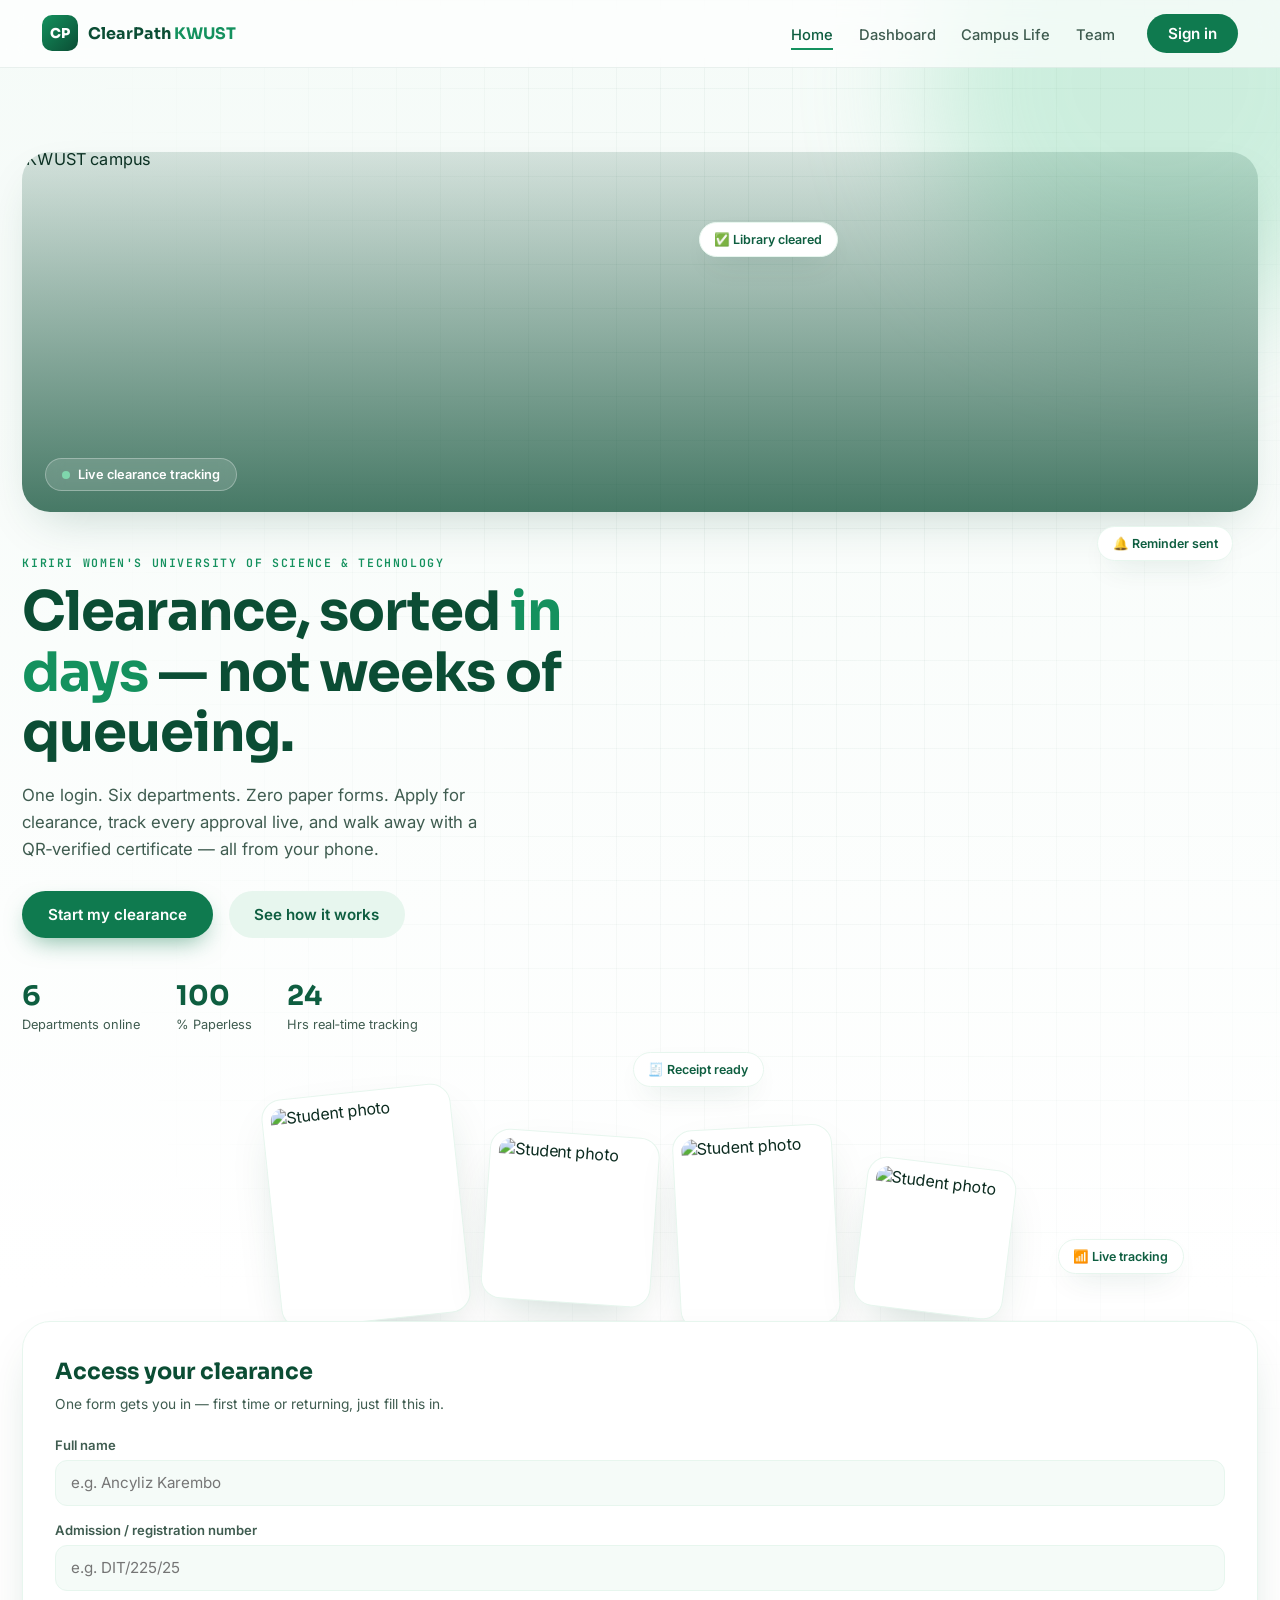
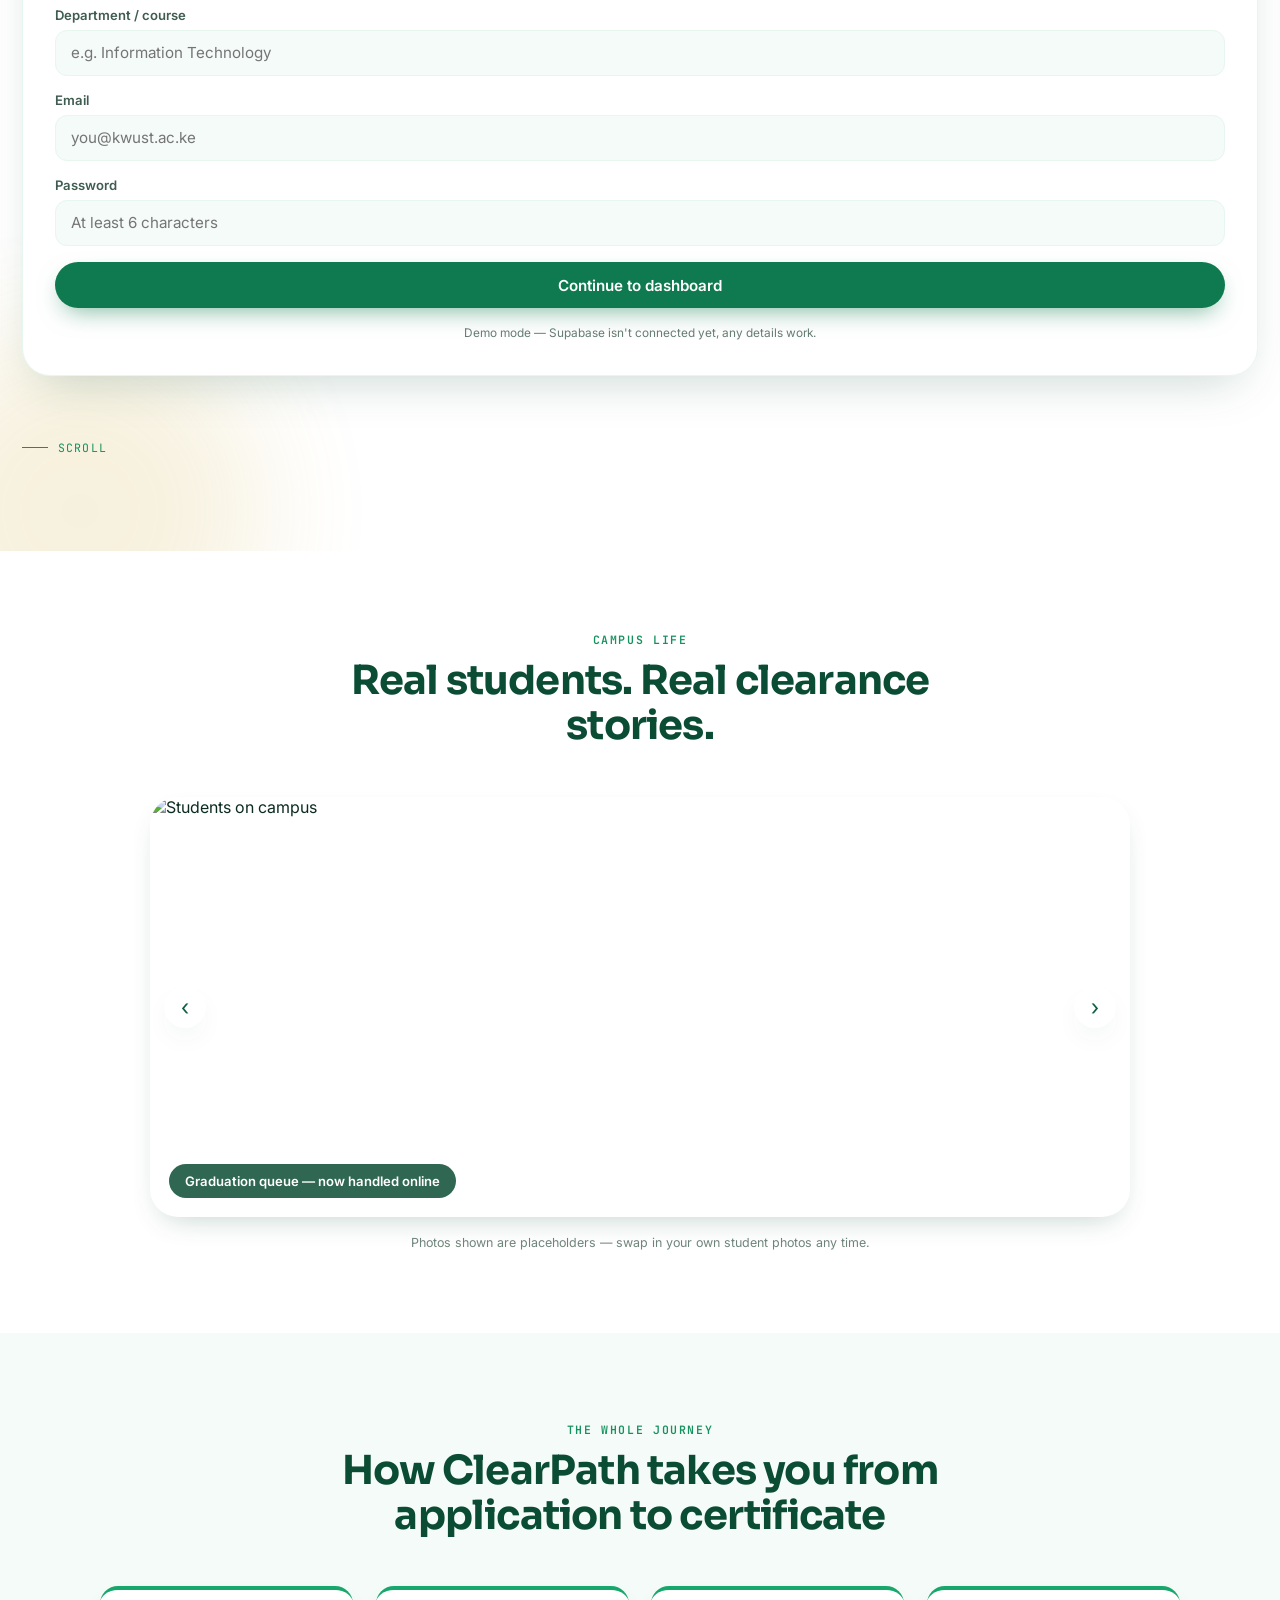
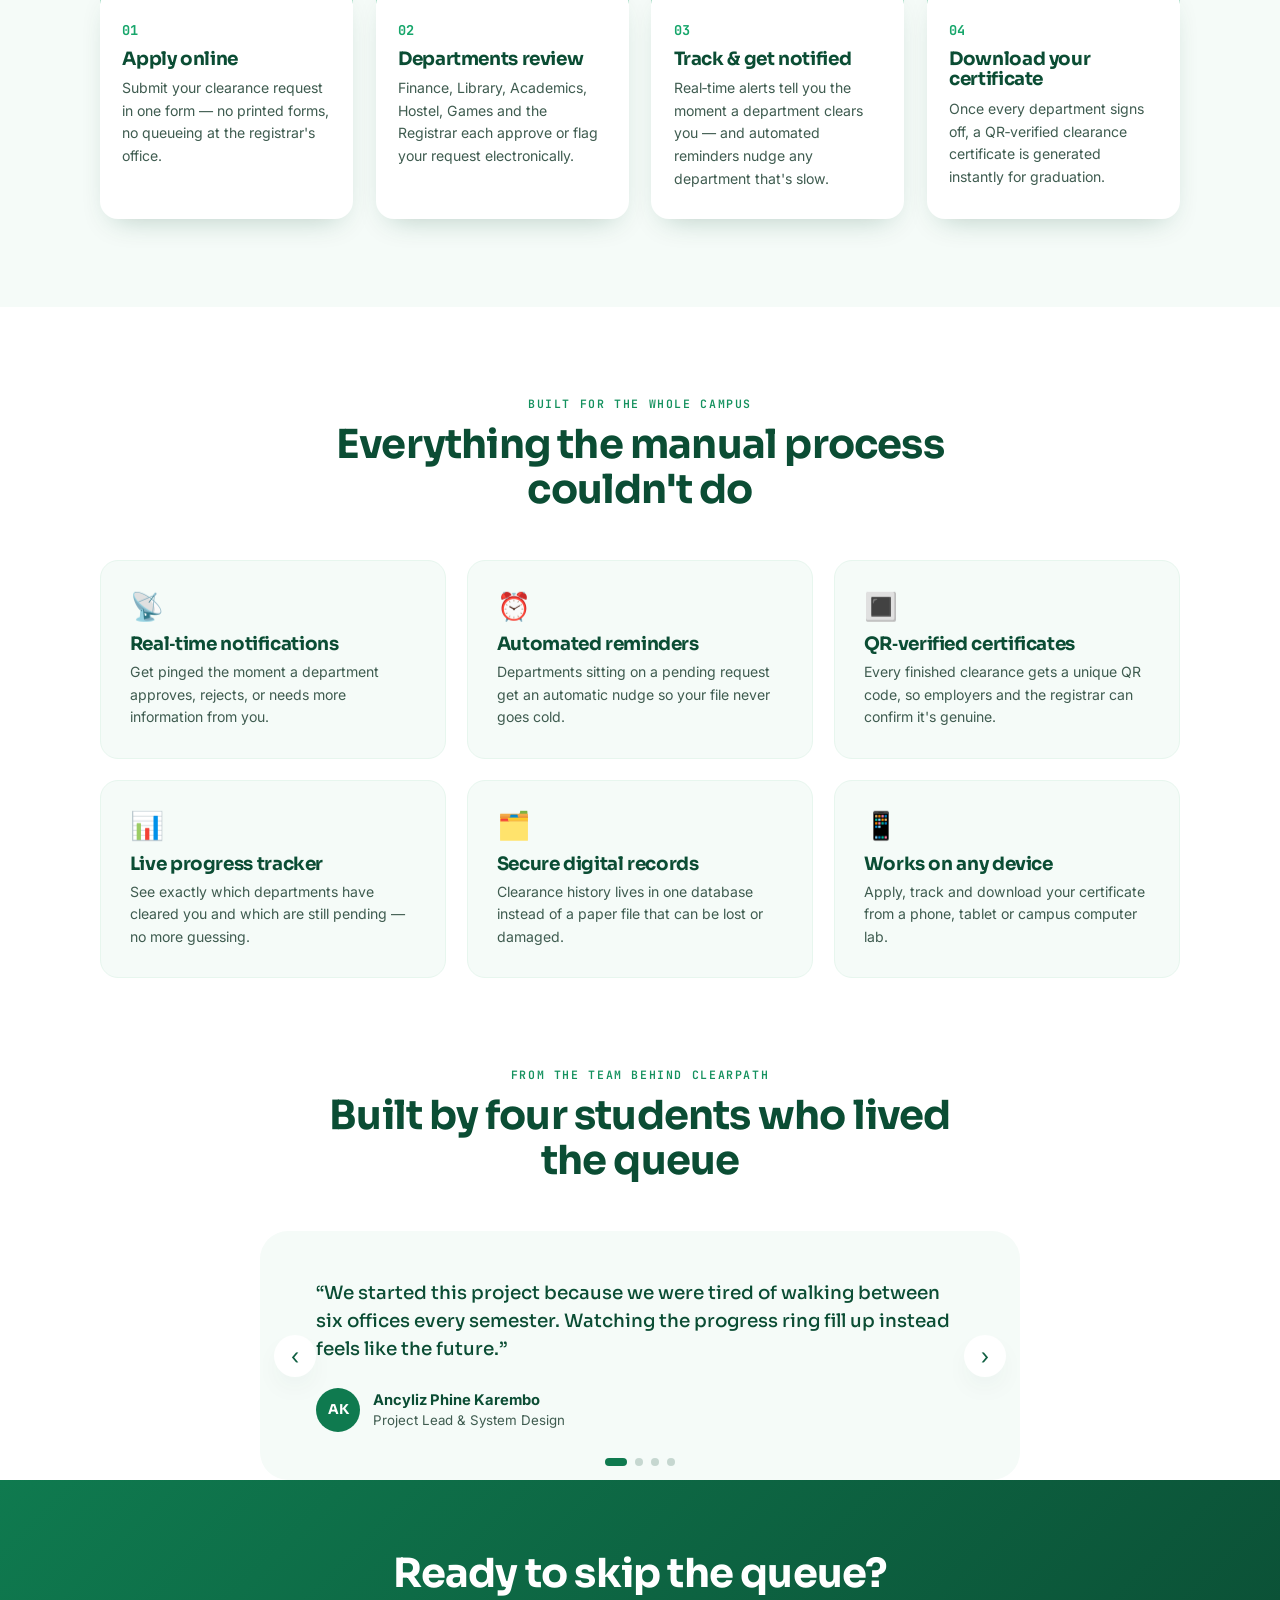
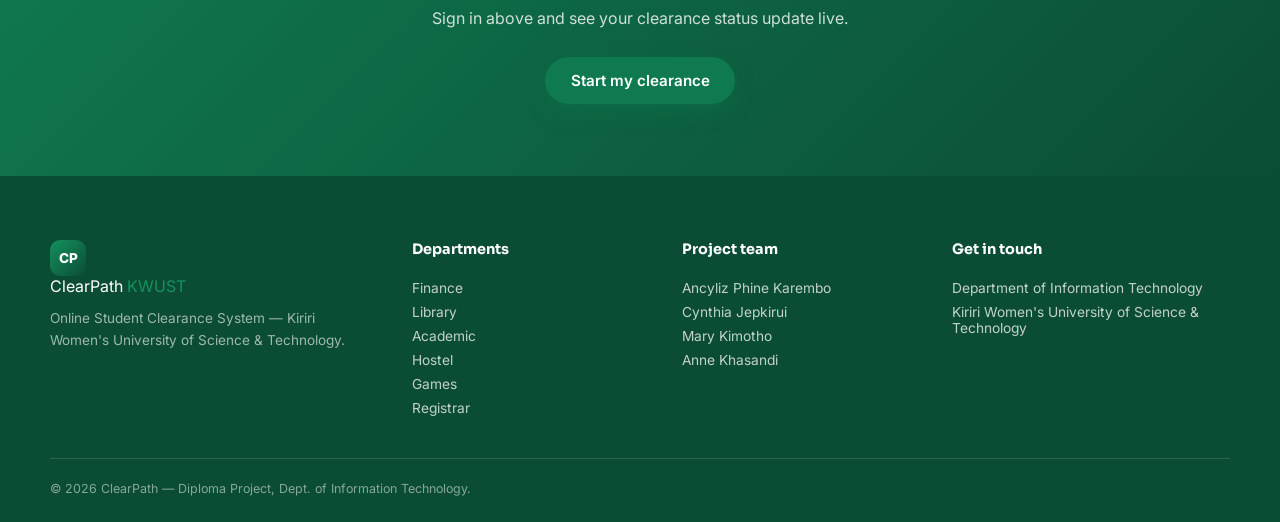
==== index.html @ 3414cf3e "Add files via upload" ====
<!DOCTYPE html>
<html lang="en">
<head>
<meta charset="UTF-8">
<meta name="viewport" content="width=device-width, initial-scale=1.0">
<title>ClearPath | KWUST Online Student Clearance System</title>
<link rel="preconnect" href="https://fonts.googleapis.com">
<link rel="preconnect" href="https://fonts.gstatic.com" crossorigin>
<link href="https://fonts.googleapis.com/css2?family=Sora:wght@400;500;600;700;800&family=Inter:wght@400;500;600&family=JetBrains+Mono:wght@500;600&display=swap" rel="stylesheet">
<link rel="stylesheet" href="style.css">
</head>
<body>

<!-- ================= LOADER ================= -->
<div class="loader" id="loader">
  <div class="loader-ring"></div>
  <span class="loader-text">ClearPath</span>
</div>

<!-- ================= NAV ================= -->
<nav class="navbar" id="navbar">
  <div class="nav-inner">
    <a href="#top" class="brand">
      <span class="brand-mark">CP</span>
      <span class="brand-text">ClearPath <em>KWUST</em></span>
    </a>
    <ul class="nav-links" id="navLinks">
      <li><a href="#home" class="nav-link active">Home</a></li>
      <li><a href="dashboard.html" class="nav-link" id="dashNavLink">Dashboard</a></li>
      <li><a href="#gallery" class="nav-link">Campus Life</a></li>
      <li><a href="#team" class="nav-link">Team</a></li>
    </ul>
    <a href="#login" class="btn btn-nav" id="signInBtn">Sign in</a>
    <button class="btn btn-nav btn-logout hidden" id="logoutBtn">Log out</button>
    <button class="nav-burger" id="navBurger" aria-label="Toggle menu">
      <span></span><span></span><span></span>
    </button>
  </div>
</nav>

<!-- ================= HERO ================= -->
<header class="hero" id="home">
  <div class="hero-bg">
    <div class="blob blob-a"></div>
    <div class="blob blob-b"></div>
    <div class="grid-lines"></div>
  </div>

  <div class="hero-inner" id="top">
    <!-- HERO BANNER IMAGE — swap the src below for your own photo -->
    <div class="hero-banner reveal">
      <img id="heroBannerImg" src="images/hero-study-group.jpg" alt="KWUST campus">
      <div class="hero-banner-overlay"></div>
      <span class="badge-live"><i></i>Live clearance tracking</span>
    </div>

    <div class="hero-copy reveal">
      <p class="eyebrow">Kiriri Women's University of Science &amp; Technology</p>
      <h1>Clearance, sorted <span class="highlight">in days</span> — not weeks of queueing.</h1>
      <p class="hero-sub">One login. Six departments. Zero paper forms. Apply for clearance, track every approval live, and walk away with a QR‑verified certificate — all from your phone.</p>
      <div class="hero-cta">
        <a href="#login" class="btn btn-primary">Start my clearance</a>
        <a href="#how" class="btn btn-ghost">See how it works</a>
      </div>
      <div class="hero-stats">
        <div class="stat"><span class="stat-num" data-count="6">0</span><span class="stat-label">Departments online</span></div>
        <div class="stat"><span class="stat-num" data-count="100">0</span><span class="stat-label">% Paperless</span></div>
        <div class="stat"><span class="stat-num" data-count="24">0</span><span class="stat-label">Hrs real‑time tracking</span></div>
      </div>
    </div>

    <!-- floating badges -->
    <div class="floaters" aria-hidden="true">
      <div class="float-chip chip-1">✅ Library cleared</div>
      <div class="float-chip chip-2">🔔 Reminder sent</div>
      <div class="float-chip chip-3">🧾 Receipt ready</div>
      <div class="float-chip chip-4">📶 Live tracking</div>
    </div>

    <!-- floating photo cluster — swap the src attributes for real student photos -->
    <div class="hero-photos reveal">
  <figure class="photo-float photo-1">
    <img src="images/student1.jpg" alt="Student photo">
  </figure>
  <figure class="photo-float photo-2">
    <img src="images/student2.jpg" alt="Student photo">
  </figure>
  <figure class="photo-float photo-3">
    <img src="images/student3.jpg" alt="Student photo">
  </figure>
  <figure class="photo-float photo-4">
    <img src="images/student4.jpg" alt="Student photo">
  </figure>
</div>
    </div>

    <!-- login card -->
    <div class="login-card reveal" id="login">
      <div class="login-head">
        <p class="login-welcome" id="welcomeText">Access your clearance</p>
        <p class="login-sub" id="loginSub">One form gets you in — first time or returning, just fill this in.</p>
      </div>

      <form id="accessForm" class="login-form">
        <label class="field">
          <span>Full name</span>
          <input type="text" id="accessName" placeholder="e.g. Ancyliz Karembo" required>
        </label>
        <label class="field">
          <span>Admission / registration number</span>
          <input type="text" id="accessReg" placeholder="e.g. DIT/225/25" required>
        </label>
        <label class="field">
          <span>Department / course</span>
          <input type="text" id="accessDept" placeholder="e.g. Information Technology">
        </label>
        <label class="field">
          <span>Email</span>
          <input type="email" id="accessEmail" placeholder="you@kwust.ac.ke" autocomplete="username" required>
        </label>
        <label class="field">
          <span>Password</span>
          <input type="password" id="accessPassword" placeholder="At least 6 characters" autocomplete="current-password" required minlength="6">
        </label>
        <button type="submit" class="btn btn-primary btn-block">Continue to dashboard</button>
        <p class="login-hint" id="accessHint">Demo mode — Supabase isn't connected yet, any details work.</p>
      </form>
    </div>
  </div>

  <div class="scroll-cue reveal"><span></span>Scroll</div>
</header>

<!-- ================= GALLERY SLIDER 1 ================= -->
<section class="gallery" id="gallery">
  <div class="section-head reveal">
    <p class="eyebrow">Campus Life</p>
    <h2>Real students. Real clearance stories.</h2>
  </div>
  <div class="slider" id="photoSlider">
    <div class="slider-track" id="photoTrack">
  <div class="slide"><img src="images/gallery1.jpg" alt="Students on campus"><span class="slide-cap">Graduation queue — now handled online</span></div>
  <div class="slide"><img src="images/gallery2.jpg" alt="Students studying"><span class="slide-cap">Library clearance in two clicks</span></div>
  <div class="slide"><img src="images/gallery3.jpg" alt="Students at hostel"><span class="slide-cap">Hostel checkout, no more chasing wardens</span></div>
  <div class="slide"><img src="images/gallery4.jpg" alt="Students receiving certificate"><span class="slide-cap">QR‑verified certificate on completion</span></div>
</div>
    <button class="slide-btn prev" data-slider="photo" aria-label="Previous">‹</button>
    <button class="slide-btn next" data-slider="photo" aria-label="Next">›</button>
    <div class="slide-dots" id="photoDots"></div>
  </div>
  <p class="gallery-note">Photos shown are placeholders — swap in your own student photos any time.</p>
</section>

<!-- ================= HOW IT WORKS (public) ================= -->
<section class="how-section" id="how">
  <div class="how">
    <div class="section-head reveal">
      <p class="eyebrow">The whole journey</p>
      <h2>How ClearPath takes you from application to certificate</h2>
    </div>
    <div class="timeline">
      <div class="tl-step reveal">
        <span class="tl-num">01</span>
        <h3>Apply online</h3>
        <p>Submit your clearance request in one form — no printed forms, no queueing at the registrar's office.</p>
      </div>
      <div class="tl-step reveal">
        <span class="tl-num">02</span>
        <h3>Departments review</h3>
        <p>Finance, Library, Academics, Hostel, Games and the Registrar each approve or flag your request electronically.</p>
      </div>
      <div class="tl-step reveal">
        <span class="tl-num">03</span>
        <h3>Track &amp; get notified</h3>
        <p>Real‑time alerts tell you the moment a department clears you — and automated reminders nudge any department that's slow.</p>
      </div>
      <div class="tl-step reveal">
        <span class="tl-num">04</span>
        <h3>Download your certificate</h3>
        <p>Once every department signs off, a QR‑verified clearance certificate is generated instantly for graduation.</p>
      </div>
    </div>
  </div>
</section>

<!-- ================= FEATURES (public) ================= -->
<section class="features-section" id="features">
  <div class="features">
    <div class="section-head reveal">
      <p class="eyebrow">Built for the whole campus</p>
      <h2>Everything the manual process couldn't do</h2>
    </div>
    <div class="feature-grid">
      <div class="feature-card reveal">
        <div class="feature-icon">📡</div>
        <h3>Real‑time notifications</h3>
        <p>Get pinged the moment a department approves, rejects, or needs more information from you.</p>
      </div>
      <div class="feature-card reveal">
        <div class="feature-icon">⏰</div>
        <h3>Automated reminders</h3>
        <p>Departments sitting on a pending request get an automatic nudge so your file never goes cold.</p>
      </div>
      <div class="feature-card reveal">
        <div class="feature-icon">🔳</div>
        <h3>QR‑verified certificates</h3>
        <p>Every finished clearance gets a unique QR code, so employers and the registrar can confirm it's genuine.</p>
      </div>
      <div class="feature-card reveal">
        <div class="feature-icon">📊</div>
        <h3>Live progress tracker</h3>
        <p>See exactly which departments have cleared you and which are still pending — no more guessing.</p>
      </div>
      <div class="feature-card reveal">
        <div class="feature-icon">🗂️</div>
        <h3>Secure digital records</h3>
        <p>Clearance history lives in one database instead of a paper file that can be lost or damaged.</p>
      </div>
      <div class="feature-card reveal">
        <div class="feature-icon">📱</div>
        <h3>Works on any device</h3>
        <p>Apply, track and download your certificate from a phone, tablet or campus computer lab.</p>
      </div>
    </div>
  </div>
</section>

<!-- ================= TESTIMONIALS SLIDER 2 ================= -->
<section class="testimonials" id="team">
  <div class="section-head reveal">
    <p class="eyebrow">From the team behind ClearPath</p>
    <h2>Built by four students who lived the queue</h2>
  </div>
  <div class="slider testi-slider" id="testiSlider">
    <div class="slider-track" id="testiTrack">
      <div class="slide testi-slide">
        <p class="quote">“We started this project because we were tired of walking between six offices every semester. Watching the progress ring fill up instead feels like the future.”</p>
        <div class="testi-who"><span class="avatar">AK</span><div><strong>Ancyliz Phine Karembo</strong><small>Project Lead &amp; System Design</small></div></div>
      </div>
      <div class="slide testi-slide">
        <p class="quote">“Designing the database so every clearance record stays linked and accurate was the trickiest part — and the most satisfying to finally see working.”</p>
        <div class="testi-who"><span class="avatar">CJ</span><div><strong>Cynthia Jepkirui</strong><small>Database &amp; Backend Logic</small></div></div>
      </div>
      <div class="slide testi-slide">
        <p class="quote">“I wanted the interface to feel as calm as possible — clearance is stressful enough without a confusing screen. I'm proud of how the tracker turned out.”</p>
        <div class="testi-who"><span class="avatar">MK</span><div><strong>Mary Kimotho</strong><small>UI Design &amp; Testing</small></div></div>
      </div>
      <div class="slide testi-slide">
        <p class="quote">“Interviewing students and staff for our research shaped every screen in this system — it's built around what people actually struggled with.”</p>
        <div class="testi-who"><span class="avatar">AN</span><div><strong>Anne Khasandi</strong><small>Research &amp; Documentation</small></div></div>
      </div>
    </div>
    <button class="slide-btn prev" data-slider="testi" aria-label="Previous">‹</button>
    <button class="slide-btn next" data-slider="testi" aria-label="Next">›</button>
    <div class="slide-dots" id="testiDots"></div>
  </div>
</section>

<!-- ================= CTA ================= -->
<section class="cta-band reveal">
  <h2>Ready to skip the queue?</h2>
  <p>Sign in above and see your clearance status update live.</p>
  <a href="#login" class="btn btn-primary">Start my clearance</a>
</section>

<!-- ================= FOOTER ================= -->
<footer class="footer">
  <div class="footer-inner">
    <div class="footer-brand">
      <span class="brand-mark">CP</span>
      <span class="brand-text">ClearPath <em>KWUST</em></span>
      <p>Online Student Clearance System — Kiriri Women's University of Science &amp; Technology.</p>
    </div>
    <div class="footer-col">
      <h4>Departments</h4>
      <a href="#departments">Finance</a>
      <a href="#departments">Library</a>
      <a href="#departments">Academic</a>
      <a href="#departments">Hostel</a>
      <a href="#departments">Games</a>
      <a href="#departments">Registrar</a>
    </div>
    <div class="footer-col">
      <h4>Project team</h4>
      <span>Ancyliz Phine Karembo</span>
      <span>Cynthia Jepkirui</span>
      <span>Mary Kimotho</span>
      <span>Anne Khasandi</span>
    </div>
    <div class="footer-col">
      <h4>Get in touch</h4>
      <span>Department of Information Technology</span>
      <span>Kiriri Women's University of Science &amp; Technology</span>
    </div>
  </div>
  <div class="footer-bottom">
    <span>© 2026 ClearPath — Diploma Project, Dept. of Information Technology.</span>
  </div>
</footer>

<div class="toast" id="toast"></div>

<button class="float-top" id="floatTop" aria-label="Back to top">↑</button>

<script src="https://cdn.jsdelivr.net/npm/@supabase/supabase-js@2"></script>
<script src="script.js"></script>
</body>
</html>
---- style.css ----
/* ============ TOKENS ============ */
:root{
  --green-900:#0B4D34;
  --green-800:#0E5E40;
  --green-700:#0F7A4F;
  --green-600:#14915E;
  --green-500:#17A66B;
  --green-300:#7FD6AC;
  --green-100:#E7F6EE;
  --green-50:#F5FBF8;
  --white:#FFFFFF;
  --ink:#0B2B1F;
  --ink-soft:#3F5C50;
  --gold:#C9A227;
  --danger:#C4453B;
  --radius-lg:28px;
  --radius-md:18px;
  --radius-sm:12px;
  --shadow-soft:0 20px 50px -20px rgba(11,77,52,.25);
  --shadow-card:0 12px 30px -14px rgba(11,77,52,.3);
  --ff-display:'Sora', sans-serif;
  --ff-body:'Inter', sans-serif;
  --ff-mono:'JetBrains Mono', monospace;
  --ease:cubic-bezier(.22,1,.36,1);
}

*,*::before,*::after{box-sizing:border-box;margin:0;padding:0}
html{scroll-behavior:smooth}
body{
  font-family:var(--ff-body);
  color:var(--ink);
  background:var(--white);
  overflow-x:hidden;
  -webkit-font-smoothing:antialiased;
}
img{max-width:100%;display:block}
a{text-decoration:none;color:inherit}
ul{list-style:none}
button{font-family:inherit;cursor:pointer;border:none;background:none}
h1,h2,h3{font-family:var(--ff-display);color:var(--green-900);line-height:1.12;letter-spacing:-0.02em}
h2{font-size:clamp(1.7rem,3.2vw,2.5rem)}
h3{font-size:1.15rem}
p{color:var(--ink-soft);line-height:1.6}
.eyebrow{
  font-family:var(--ff-mono);
  font-size:.72rem;
  text-transform:uppercase;
  letter-spacing:.14em;
  color:var(--green-600);
  font-weight:600;
  margin-bottom:.6rem;
}
.section-sub{max-width:560px;margin:.8rem auto 0}
.section-head{text-align:center;max-width:720px;margin:0 auto 3rem;padding:0 1.2rem}

/* reveal-on-scroll */
.reveal{opacity:0;transform:translateY(28px);transition:opacity .8s var(--ease),transform .8s var(--ease)}
.reveal.in-view{opacity:1;transform:translateY(0)}

@media (prefers-reduced-motion: reduce){
  *{animation-duration:.001ms !important;transition-duration:.001ms !important}
}

/* ============ LOADER ============ */
.loader{
  position:fixed;inset:0;background:var(--green-900);
  display:flex;flex-direction:column;align-items:center;justify-content:center;gap:1rem;
  z-index:9999;transition:opacity .6s var(--ease),visibility .6s var(--ease);
}
.loader.hide{opacity:0;visibility:hidden}
.loader-ring{
  width:56px;height:56px;border-radius:50%;
  border:4px solid rgba(255,255,255,.2);border-top-color:var(--white);
  animation:spin 1s linear infinite;
}
.loader-text{font-family:var(--ff-display);color:var(--white);letter-spacing:.08em;font-weight:600}
@keyframes spin{to{transform:rotate(360deg)}}

/* ============ BUTTONS ============ */
.btn{
  display:inline-flex;align-items:center;justify-content:center;gap:.5rem;
  padding:.85rem 1.6rem;border-radius:999px;font-weight:600;font-size:.95rem;
  transition:transform .25s var(--ease),box-shadow .25s var(--ease),background .25s var(--ease);
  white-space:nowrap;
}
.btn-primary{background:var(--green-700);color:var(--white);box-shadow:0 10px 24px -8px rgba(15,122,79,.55)}
.btn-primary:hover{transform:translateY(-3px);box-shadow:0 16px 30px -10px rgba(15,122,79,.6);background:var(--green-600)}
.btn-ghost{background:var(--green-100);color:var(--green-800)}
.btn-ghost:hover{background:var(--green-100);transform:translateY(-3px)}
.btn-block{width:100%}
.btn-nav{padding:.6rem 1.3rem;background:var(--green-700);color:var(--white)}
.btn-nav:hover{background:var(--green-600)}

/* ============ NAVBAR ============ */
.navbar{
  position:fixed;top:0;left:0;right:0;z-index:500;
  background:rgba(255,255,255,.7);backdrop-filter:blur(14px);
  border-bottom:1px solid rgba(11,77,52,.08);
  transition:background .3s var(--ease), box-shadow .3s var(--ease);
}
.navbar.scrolled{box-shadow:0 8px 24px -16px rgba(11,77,52,.35)}
.nav-inner{
  max-width:1240px;margin:0 auto;padding:.9rem 1.4rem;
  display:flex;align-items:center;gap:2rem;
}
.brand{display:flex;align-items:center;gap:.6rem;font-family:var(--ff-display);font-weight:700;color:var(--green-900)}
.brand-mark{
  width:36px;height:36px;border-radius:10px;background:linear-gradient(135deg,var(--green-600),var(--green-900));
  color:var(--white);display:flex;align-items:center;justify-content:center;font-size:.85rem;font-weight:800;
}
.brand-text em{font-style:normal;color:var(--green-600)}
.nav-links{display:flex;gap:1.6rem;margin-left:auto}
.nav-link{font-size:.92rem;font-weight:500;color:var(--ink-soft);position:relative;padding:.3rem 0}
.nav-link::after{content:"";position:absolute;left:0;bottom:-2px;height:2px;width:0;background:var(--green-600);transition:width .3s var(--ease)}
.nav-link:hover,.nav-link.active{color:var(--green-800)}
.nav-link:hover::after,.nav-link.active::after{width:100%}
.nav-burger{display:none;flex-direction:column;gap:5px;width:26px}
.nav-burger span{height:2px;background:var(--green-900);border-radius:2px;transition:.3s}

/* ============ HERO ============ */
.hero{
  position:relative;padding:9.5rem 1.4rem 6rem;overflow:hidden;
  background:linear-gradient(180deg,var(--green-50) 0%, var(--white) 60%);
}
.hero-bg{position:absolute;inset:0;z-index:0;pointer-events:none}
.blob{position:absolute;border-radius:50%;filter:blur(60px);opacity:.35}
.blob-a{width:480px;height:480px;background:var(--green-300);top:-160px;right:-120px;animation:drift 14s ease-in-out infinite}
.blob-b{width:360px;height:360px;background:var(--gold);opacity:.15;bottom:-140px;left:-100px;animation:drift 16s ease-in-out infinite reverse}
@keyframes drift{0%,100%{transform:translate(0,0)}50%{transform:translate(30px,-30px)}}
.grid-lines{
  position:absolute;inset:0;
  background-image:linear-gradient(rgba(11,77,52,.045) 1px,transparent 1px),linear-gradient(90deg,rgba(11,77,52,.045) 1px,transparent 1px);
  background-size:44px 44px;
  mask-image:radial-gradient(ellipse at 60% 20%, black 10%, transparent 65%);
}

.hero-inner{
  position:relative;z-index:1;max-width:1240px;margin:0 auto;
  display:grid;grid-template-columns:1.1fr .9fr;
  grid-template-areas:
    "banner banner"
    "copy   login"
    "photos photos";
  gap:2.6rem 3rem;align-items:center;
}
.hero-banner{
  grid-area:banner;position:relative;height:360px;border-radius:var(--radius-lg);
  overflow:hidden;box-shadow:var(--shadow-soft);
}
.hero-banner img{width:100%;height:100%;object-fit:cover;transform:scale(1.02);transition:transform 8s var(--ease)}
.hero-banner:hover img{transform:scale(1.08)}
.hero-banner-overlay{
  position:absolute;inset:0;
  background:linear-gradient(180deg, rgba(11,77,52,.15) 0%, rgba(11,77,52,.75) 100%);
}
.badge-live{
  position:absolute;left:1.4rem;bottom:1.3rem;display:inline-flex;align-items:center;gap:.5rem;
  background:rgba(255,255,255,.14);backdrop-filter:blur(8px);border:1px solid rgba(255,255,255,.3);
  color:var(--white);padding:.5rem 1rem;border-radius:999px;font-size:.8rem;font-weight:600;
}
.badge-live i{width:8px;height:8px;border-radius:50%;background:var(--green-300);display:inline-block;animation:pulseDot 1.6s ease-in-out infinite}
@keyframes pulseDot{0%,100%{opacity:1;box-shadow:0 0 0 0 rgba(127,214,172,.6)}50%{opacity:.6;box-shadow:0 0 0 6px rgba(127,214,172,0)}}
.hero-copy{grid-area:copy}
.login-card{grid-area:login}
.hero-photos{grid-area:photos}
.hidden{display:none !important}
.hero-copy h1{font-size:clamp(2.2rem,4.4vw,3.4rem);margin-bottom:1.1rem}
.highlight{color:var(--green-600);position:relative}
.hero-sub{max-width:520px;font-size:1.05rem;margin-bottom:1.8rem}
.hero-cta{display:flex;gap:1rem;flex-wrap:wrap;margin-bottom:2.6rem}
.hero-stats{display:flex;gap:2.2rem;flex-wrap:wrap}
.stat-num{display:block;font-family:var(--ff-display);font-size:1.7rem;font-weight:700;color:var(--green-800)}
.stat-label{font-size:.8rem;color:var(--ink-soft)}

.floaters{position:absolute;inset:0;pointer-events:none;z-index:0}
.float-chip{
  position:absolute;background:var(--white);border:1px solid var(--green-100);
  padding:.55rem .9rem;border-radius:999px;font-size:.78rem;font-weight:600;color:var(--green-800);
  box-shadow:var(--shadow-card);animation:floaty 6s ease-in-out infinite;
}
.chip-1{top:6%;right:34%;animation-delay:.2s}
.chip-2{top:32%;right:2%;animation-delay:1.4s}
.chip-3{bottom:20%;right:40%;animation-delay:.8s}
.chip-4{bottom:4%;right:6%;animation-delay:2s}
@keyframes floaty{0%,100%{transform:translateY(0) rotate(0)}50%{transform:translateY(-14px) rotate(-2deg)}}

/* hero photo cluster */
.hero-photos{
  position:relative;z-index:1;display:flex;align-items:flex-end;justify-content:center;
  gap:1.4rem;flex-wrap:wrap;padding-top:1rem;
}
.photo-float{
  border-radius:20px;overflow:hidden;background:var(--white);padding:8px 8px 20px;
  box-shadow:var(--shadow-soft);border:1px solid var(--green-100);
  animation:photoFloat 7s ease-in-out infinite;transition:transform .35s var(--ease), box-shadow .35s var(--ease);
}
.photo-float:hover{transform:translateY(-10px) scale(1.03) !important;box-shadow:0 26px 50px -18px rgba(11,77,52,.4);z-index:3}
.photo-float img{width:100%;height:100%;object-fit:cover;border-radius:13px;display:block}
.photo-1{width:190px;height:230px;transform:rotate(-6deg);animation-delay:0s}
.photo-2{width:170px;height:170px;transform:rotate(4deg) translateY(-18px);animation-delay:1.2s}
.photo-3{width:160px;height:200px;transform:rotate(-3deg) translateY(6px);animation-delay:.6s}
.photo-4{width:150px;height:150px;transform:rotate(7deg) translateY(-8px);animation-delay:1.8s}
@keyframes photoFloat{0%,100%{margin-top:0}50%{margin-top:-14px}}

/* floating scroll-to-top */
.float-top{
  position:fixed;right:22px;bottom:26px;width:50px;height:50px;border-radius:50%;
  background:var(--green-700);color:var(--white);font-size:1.2rem;font-weight:700;
  box-shadow:var(--shadow-soft);display:flex;align-items:center;justify-content:center;
  opacity:0;visibility:hidden;transform:translateY(16px);
  transition:opacity .35s var(--ease), transform .35s var(--ease), background .25s;
  animation:floaty 5s ease-in-out infinite;z-index:400;
}
.float-top.show{opacity:1;visibility:visible;transform:translateY(0)}
.float-top:hover{background:var(--green-600)}

/* login card */
.login-card{
  position:relative;z-index:2;background:var(--white);border-radius:var(--radius-lg);
  padding:2rem;box-shadow:var(--shadow-soft);border:1px solid var(--green-100);
  display:flex;flex-direction:column;gap:1.4rem;
}
.login-welcome{font-family:var(--ff-display);font-size:1.4rem;font-weight:700;color:var(--green-900)}
.login-sub{font-size:.86rem;margin-top:.2rem}

.login-tabs{display:flex;background:var(--green-50);border-radius:999px;padding:4px;gap:4px}
.tab-btn{
  flex:1;padding:.55rem .8rem;border-radius:999px;font-size:.82rem;font-weight:700;
  color:var(--ink-soft);transition:background .25s var(--ease),color .25s var(--ease);
}
.tab-btn.active{background:var(--green-700);color:var(--white)}
.tab-pane{display:none}
.tab-pane.active{display:flex}

.login-form{display:flex;flex-direction:column;gap:1rem}
.field{display:flex;flex-direction:column;gap:.4rem;font-size:.82rem;font-weight:600;color:var(--ink-soft)}
.field input{
  padding:.8rem .9rem;border-radius:var(--radius-sm);border:1.5px solid var(--green-100);
  font-family:var(--ff-body);font-size:.95rem;color:var(--ink);background:var(--green-50);
  transition:border-color .25s, box-shadow .25s;
}
.field input:focus{outline:none;border-color:var(--green-500);box-shadow:0 0 0 4px rgba(23,166,107,.15);background:var(--white)}
.field-row{display:flex;justify-content:space-between;align-items:center;font-size:.8rem;color:var(--ink-soft)}
.check{display:flex;align-items:center;gap:.4rem}
.link-small{color:var(--green-700);font-weight:600}
.login-hint{text-align:center;font-size:.74rem;color:var(--ink-soft);opacity:.8}

.mini-ring{display:flex;align-items:center;gap:.9rem;border-top:1px dashed var(--green-100);padding-top:1.2rem}
.ring-svg{width:56px;height:56px;transform:rotate(-90deg)}
.ring-bg{fill:none;stroke:var(--green-100);stroke-width:10}
.ring-fg{fill:none;stroke:var(--green-500);stroke-width:10;stroke-linecap:round;stroke-dasharray:326.7;stroke-dashoffset:326.7;transition:stroke-dashoffset 1s var(--ease)}
.ring-center{display:flex;flex-direction:column;font-family:var(--ff-display);font-weight:700;color:var(--green-800)}
.ring-center small,.ring-center-big small{display:block;font-family:var(--ff-body);font-weight:500;font-size:.72rem;color:var(--ink-soft)}

.scroll-cue{
  position:relative;z-index:1;max-width:1240px;margin:4rem auto 0;display:flex;align-items:center;gap:.6rem;
  font-family:var(--ff-mono);font-size:.72rem;letter-spacing:.1em;text-transform:uppercase;color:var(--green-600);
}
.scroll-cue span{width:26px;height:1px;background:var(--green-600);display:inline-block;animation:pulseW 2s ease-in-out infinite}
@keyframes pulseW{0%,100%{width:10px}50%{width:34px}}

/* ============ SLIDERS ============ */
.gallery{padding:5rem 1.4rem;background:var(--white)}
.slider{position:relative;max-width:980px;margin:0 auto;border-radius:var(--radius-lg);overflow:hidden;box-shadow:var(--shadow-card)}
.slider-track{display:flex;transition:transform .6s var(--ease)}
.slide{min-width:100%;position:relative}
.slide img{width:100%;height:420px;object-fit:cover}
.slide-cap{
  position:absolute;left:1.2rem;bottom:1.2rem;background:rgba(11,77,52,.85);color:var(--white);
  padding:.55rem 1rem;border-radius:999px;font-size:.82rem;font-weight:600;backdrop-filter:blur(6px);
}
.slide-btn{
  position:absolute;top:50%;transform:translateY(-50%);width:42px;height:42px;border-radius:50%;
  background:var(--white);color:var(--green-800);font-size:1.4rem;display:flex;align-items:center;justify-content:center;
  box-shadow:var(--shadow-card);transition:background .25s, transform .25s;
}
.slide-btn:hover{background:var(--green-700);color:var(--white)}
.slide-btn.prev{left:14px}
.slide-btn.next{right:14px}
.slide-dots{position:absolute;bottom:14px;left:50%;transform:translateX(-50%);display:flex;gap:.5rem}
.slide-dots button{width:8px;height:8px;border-radius:50%;background:rgba(255,255,255,.6)}
.slide-dots button.active{background:var(--white);width:22px;border-radius:6px;transition:.3s}
.gallery-note{text-align:center;font-size:.78rem;color:var(--ink-soft);margin-top:1rem;opacity:.75}

/* testimonials slider variant */
.testi-slider{max-width:760px;box-shadow:none;background:var(--green-50);border-radius:var(--radius-lg)}
.testi-slide{padding:3rem 3.5rem;min-height:220px;display:flex;flex-direction:column;justify-content:center;gap:1.6rem}
.quote{font-family:var(--ff-display);font-size:1.15rem;color:var(--green-900);font-weight:500;line-height:1.5}
.testi-who{display:flex;align-items:center;gap:.8rem}
.avatar{
  width:44px;height:44px;border-radius:50%;background:var(--green-700);color:var(--white);
  display:flex;align-items:center;justify-content:center;font-weight:700;font-family:var(--ff-display);font-size:.85rem;
}
.testi-who strong{display:block;color:var(--green-900);font-size:.92rem}
.testi-who small{color:var(--ink-soft)}
.testi-slider .slide-dots button{background:rgba(11,77,52,.2)}
.testi-slider .slide-dots button.active{background:var(--green-700)}
.testi-slider .slide-btn{background:var(--white)}

/* ============ DASHBOARD GATE ============ */
.dashboard{background:var(--green-900);position:relative}
.dashboard.locked{display:none}
.dashboard.unlocked{display:block;animation:fadeUp .7s var(--ease)}
@keyframes fadeUp{from{opacity:0;transform:translateY(24px)}to{opacity:1;transform:translateY(0)}}

.dash-welcome{max-width:720px;margin:0 auto 1rem;text-align:center;padding:4.5rem 1.4rem 0}
.dash-welcome h2{color:var(--white)}
.dash-welcome .eyebrow{color:var(--green-300)}

.btn-logout{background:var(--danger);color:var(--white)}
.btn-logout:hover{background:#a8362d}

/* ============ DEPARTMENTS ============ */
.departments{padding:3rem 1.4rem 5rem;background:var(--green-900);position:relative;overflow:hidden}
.departments::before{
  content:"";position:absolute;inset:0;
  background:radial-gradient(circle at 15% 20%, rgba(23,166,107,.25), transparent 55%);
}
.departments .eyebrow{color:var(--green-300)}
.departments h2,.departments p{color:var(--white)}
.departments .section-sub{color:rgba(255,255,255,.75)}

.dept-grid{
  position:relative;z-index:1;max-width:1180px;margin:0 auto;
  display:grid;grid-template-columns:repeat(3,1fr);gap:1.4rem;
}
.dept-card{
  background:rgba(255,255,255,.06);border:1px solid rgba(255,255,255,.12);
  border-radius:var(--radius-md);padding:1.6rem;cursor:pointer;
  transition:transform .35s var(--ease), background .35s var(--ease), border-color .35s;
  backdrop-filter:blur(6px);
}
.dept-card:hover{transform:translateY(-6px);background:rgba(255,255,255,.1);border-color:rgba(255,255,255,.3)}
.dept-card.open{background:var(--white);border-color:var(--white)}
.dept-top{display:flex;align-items:center;justify-content:space-between;gap:1rem}
.dept-icon{font-size:1.6rem}
.dept-card h3{color:var(--white);margin:.8rem 0 .3rem;font-size:1.1rem}
.dept-card.open h3{color:var(--green-900)}
.dept-card p{color:rgba(255,255,255,.7);font-size:.88rem}
.dept-card.open p{color:var(--ink-soft)}
.dept-status{
  font-family:var(--ff-mono);font-size:.68rem;padding:.25rem .6rem;border-radius:999px;
  background:rgba(255,255,255,.14);color:var(--white);white-space:nowrap;
}
.dept-status.cleared{background:var(--green-500);color:var(--white)}
.dept-card.open .dept-status{background:var(--green-100);color:var(--green-800)}
.dept-card.open .dept-status.cleared{background:var(--green-600);color:var(--white)}

.dept-process{
  max-height:0;overflow:hidden;transition:max-height .5s var(--ease), margin-top .5s var(--ease);
}
.dept-card.open .dept-process{max-height:320px;margin-top:1.1rem}
.dept-process ol{list-style:none;display:flex;flex-direction:column;gap:.6rem;margin-bottom:1rem}
.dept-process li{
  display:flex;gap:.6rem;font-size:.85rem;color:var(--ink-soft);align-items:flex-start;
}
.dept-process li span{
  flex:none;width:22px;height:22px;border-radius:50%;background:var(--green-100);color:var(--green-800);
  font-family:var(--ff-mono);font-size:.7rem;display:flex;align-items:center;justify-content:center;font-weight:700;
}
.dept-clear-btn{
  font-size:.8rem;font-weight:700;color:var(--green-700);background:var(--green-100);
  padding:.55rem 1rem;border-radius:999px;transition:background .25s;
}
.dept-clear-btn:hover{background:var(--green-500);color:var(--white)}
.dept-clear-btn.done{background:var(--green-700);color:var(--white);cursor:default}

/* ============ PROGRESS ============ */
.progress-section{padding:5.5rem 1.4rem;background:var(--white)}
.progress-inner{
  max-width:1080px;margin:0 auto;display:grid;grid-template-columns:1.1fr .9fr;gap:3rem;align-items:center;
}
.dept-legend{display:flex;flex-wrap:wrap;gap:.6rem;margin-top:1.4rem}
.legend-pill{
  font-size:.76rem;font-family:var(--ff-mono);padding:.4rem .8rem;border-radius:999px;
  background:var(--green-100);color:var(--green-800);
}
.legend-pill.cleared{background:var(--green-700);color:var(--white)}
.big-ring{position:relative;width:min(280px,80vw);margin:0 auto}
.ring-svg-big{width:100%;transform:rotate(-90deg)}
.ring-svg-big .ring-bg{stroke-width:14}
.ring-svg-big .ring-fg{stroke-width:14;stroke-dasharray:603;stroke-dashoffset:603;transition:stroke-dashoffset 1.1s var(--ease)}
.ring-center-big{
  position:absolute;inset:0;display:flex;flex-direction:column;align-items:center;justify-content:center;
  font-family:var(--ff-display);font-size:2.4rem;font-weight:800;color:var(--green-800);
}

.certificate{max-height:0;overflow:hidden;transition:max-height .8s var(--ease), margin .8s var(--ease);max-width:820px;margin:0 auto}
.certificate.show{max-height:400px;margin-top:3.5rem}
.cert-card{
  display:flex;gap:1.6rem;align-items:center;background:linear-gradient(135deg,var(--green-800),var(--green-900));
  border-radius:var(--radius-lg);padding:2rem;box-shadow:var(--shadow-soft);
}
.cert-qr{
  flex:none;width:110px;height:110px;border-radius:var(--radius-sm);background:var(--white);
  display:grid;grid-template-columns:repeat(6,1fr);grid-template-rows:repeat(6,1fr);gap:3px;padding:10px;
}
.cert-qr span{background:var(--green-900);border-radius:2px}
.cert-body h3{color:var(--white)}
.cert-body p{color:rgba(255,255,255,.75)}
.cert-body .eyebrow{color:var(--green-300)}

/* ============ HOW / TIMELINE ============ */
.how{padding:5.5rem 1.4rem;background:var(--green-50)}
.timeline{
  max-width:1080px;margin:0 auto;display:grid;grid-template-columns:repeat(4,1fr);gap:1.4rem;
}
.tl-step{
  background:var(--white);border-radius:var(--radius-md);padding:1.8rem 1.4rem;
  box-shadow:var(--shadow-card);border-top:4px solid var(--green-500);
  transition:transform .3s var(--ease);
}
.tl-step:hover{transform:translateY(-6px)}
.tl-num{font-family:var(--ff-mono);color:var(--green-500);font-weight:700;font-size:.85rem}
.tl-step h3{margin:.6rem 0 .5rem}
.tl-step p{font-size:.88rem}

/* ============ FEATURES ============ */
.features{padding:5.5rem 1.4rem;background:var(--white)}
.feature-grid{max-width:1080px;margin:0 auto;display:grid;grid-template-columns:repeat(3,1fr);gap:1.3rem}
.feature-card{
  padding:1.8rem;border-radius:var(--radius-md);background:var(--green-50);
  border:1px solid var(--green-100);transition:transform .3s var(--ease), box-shadow .3s var(--ease);
}
.feature-card:hover{transform:translateY(-6px);box-shadow:var(--shadow-card);background:var(--white)}
.feature-icon{font-size:1.7rem;margin-bottom:.7rem}
.feature-card h3{margin-bottom:.4rem}
.feature-card p{font-size:.88rem}

/* ============ CTA BAND ============ */
.cta-band{
  text-align:center;padding:4.5rem 1.4rem;background:linear-gradient(135deg,var(--green-700),var(--green-900));
  color:var(--white);
}
.cta-band h2{color:var(--white);margin-bottom:.6rem}
.cta-band p{color:rgba(255,255,255,.8);margin-bottom:1.6rem}

/* ============ FOOTER ============ */
.footer{background:var(--green-900);color:rgba(255,255,255,.75);padding:4rem 1.4rem 1.6rem}
.footer-inner{
  max-width:1180px;margin:0 auto;display:grid;grid-template-columns:1.4fr 1fr 1fr 1.2fr;gap:2.4rem;
}
.footer-brand p{color:rgba(255,255,255,.6);font-size:.85rem;margin-top:.8rem}
.footer-brand .brand-text{color:var(--white)}
.footer-col h4{color:var(--white);font-family:var(--ff-display);font-size:.9rem;margin-bottom:.9rem}
.footer-col{display:flex;flex-direction:column;gap:.5rem;font-size:.86rem}
.footer-col a:hover{color:var(--white)}
.footer-bottom{
  max-width:1180px;margin:2.6rem auto 0;padding-top:1.4rem;border-top:1px solid rgba(255,255,255,.12);
  font-size:.78rem;color:rgba(255,255,255,.5);
}

/* ============ TOAST ============ */
.toast{
  position:fixed;bottom:24px;left:50%;transform:translateX(-50%) translateY(20px);
  background:var(--green-900);color:var(--white);padding:.9rem 1.6rem;border-radius:999px;
  font-size:.88rem;font-weight:600;box-shadow:var(--shadow-soft);opacity:0;pointer-events:none;
  transition:opacity .35s var(--ease), transform .35s var(--ease);z-index:1000;
}
.toast.show{opacity:1;transform:translateX(-50%) translateY(0)}

/* ============ RESPONSIVE ============ */
@media (max-width:980px){
  .hero-inner{grid-template-columns:1fr;grid-template-areas:"banner" "copy" "login" "photos"}
  .hero-banner{height:220px}
  .floaters{display:none}
  .photo-float{width:130px !important;height:150px !important;transform:none !important;margin-top:0 !important}
  .dept-grid{grid-template-columns:repeat(2,1fr)}
  .progress-inner{grid-template-columns:1fr}
  .timeline{grid-template-columns:repeat(2,1fr)}
  .feature-grid{grid-template-columns:repeat(2,1fr)}
  .footer-inner{grid-template-columns:repeat(2,1fr)}
}
@media (max-width:720px){
  .nav-links{
    position:absolute;top:100%;left:0;right:0;background:var(--white);
    flex-direction:column;padding:1.2rem 1.4rem;gap:1rem;box-shadow:var(--shadow-card);
    clip-path:inset(0 0 100% 0);transition:clip-path .4s var(--ease);
  }
  .nav-links.open{clip-path:inset(0 0 0 0)}
  .nav-burger{display:flex}
  .btn-nav{display:none}
  .dept-grid{grid-template-columns:1fr}
  .timeline{grid-template-columns:1fr}
  .feature-grid{grid-template-columns:1fr}
  .footer-inner{grid-template-columns:1fr}
  .cert-card{flex-direction:column;text-align:center}
  .testi-slide{padding:2.2rem 1.6rem}
}
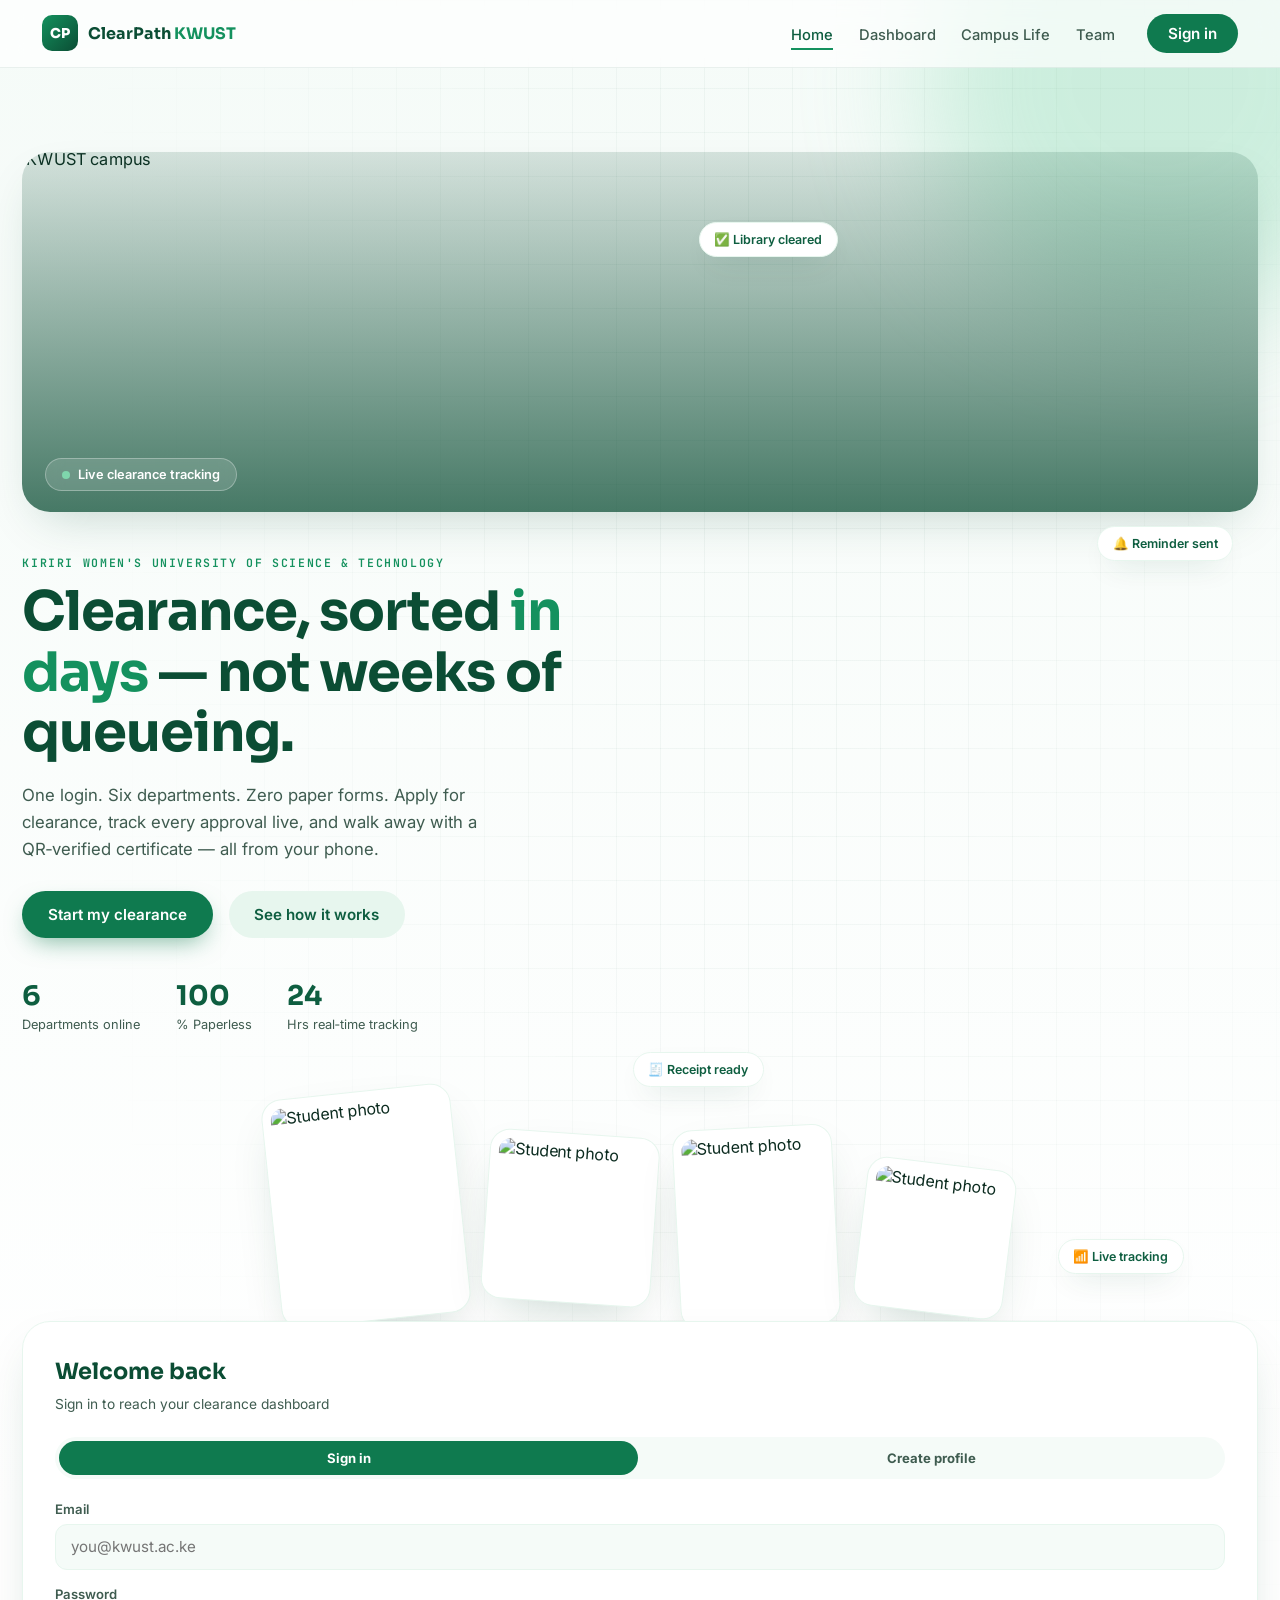
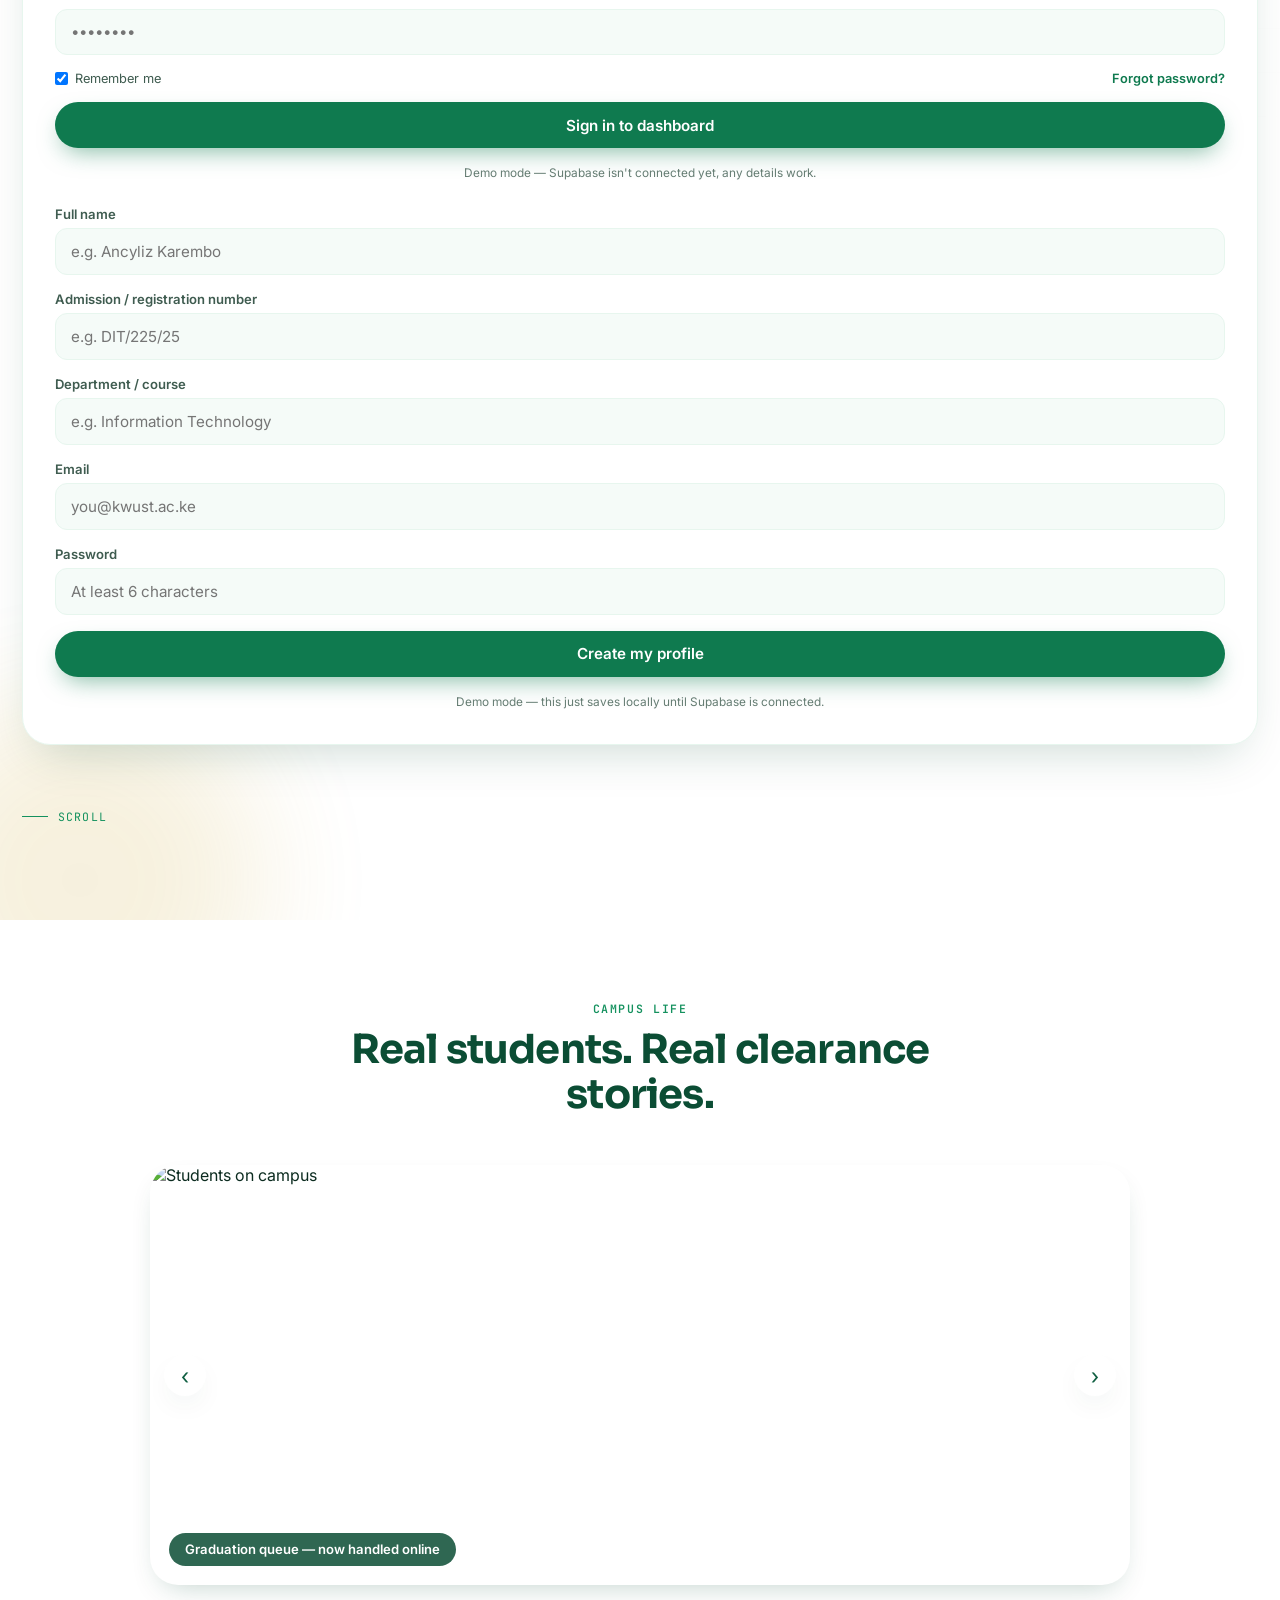
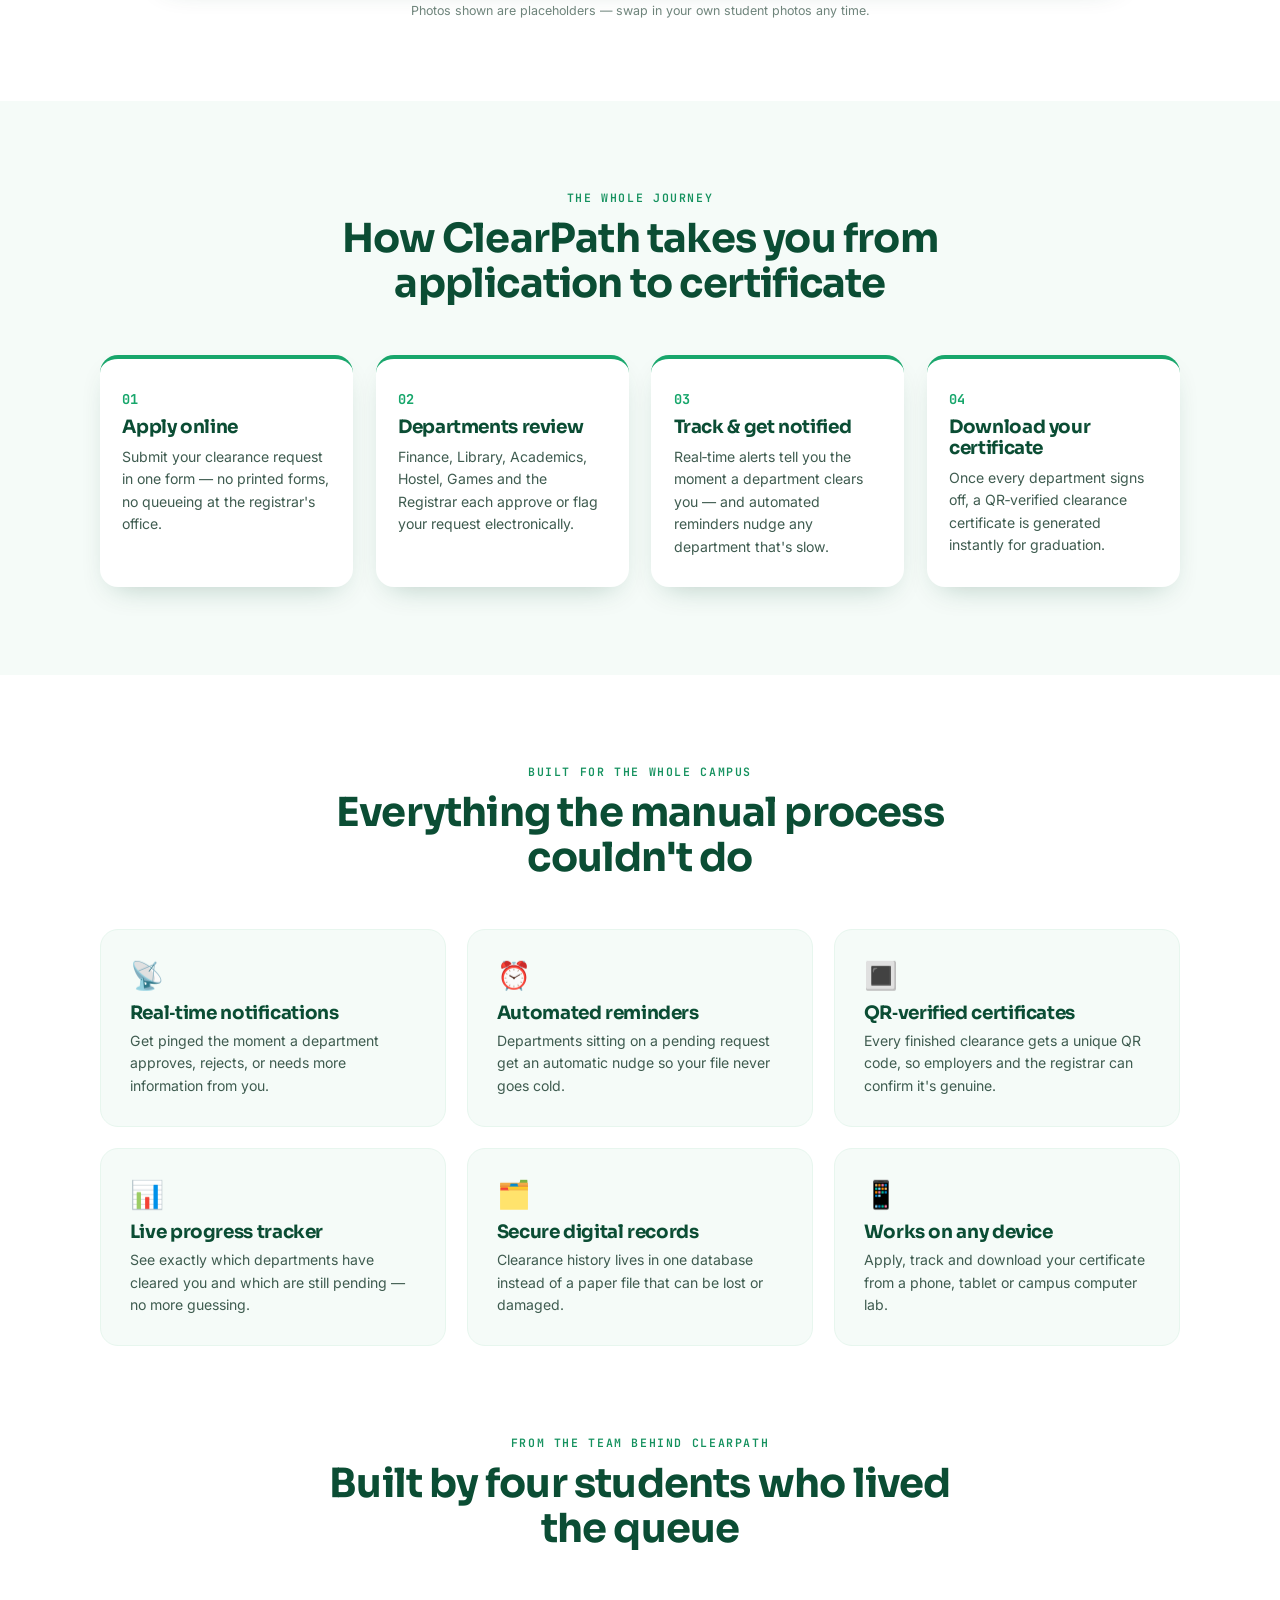
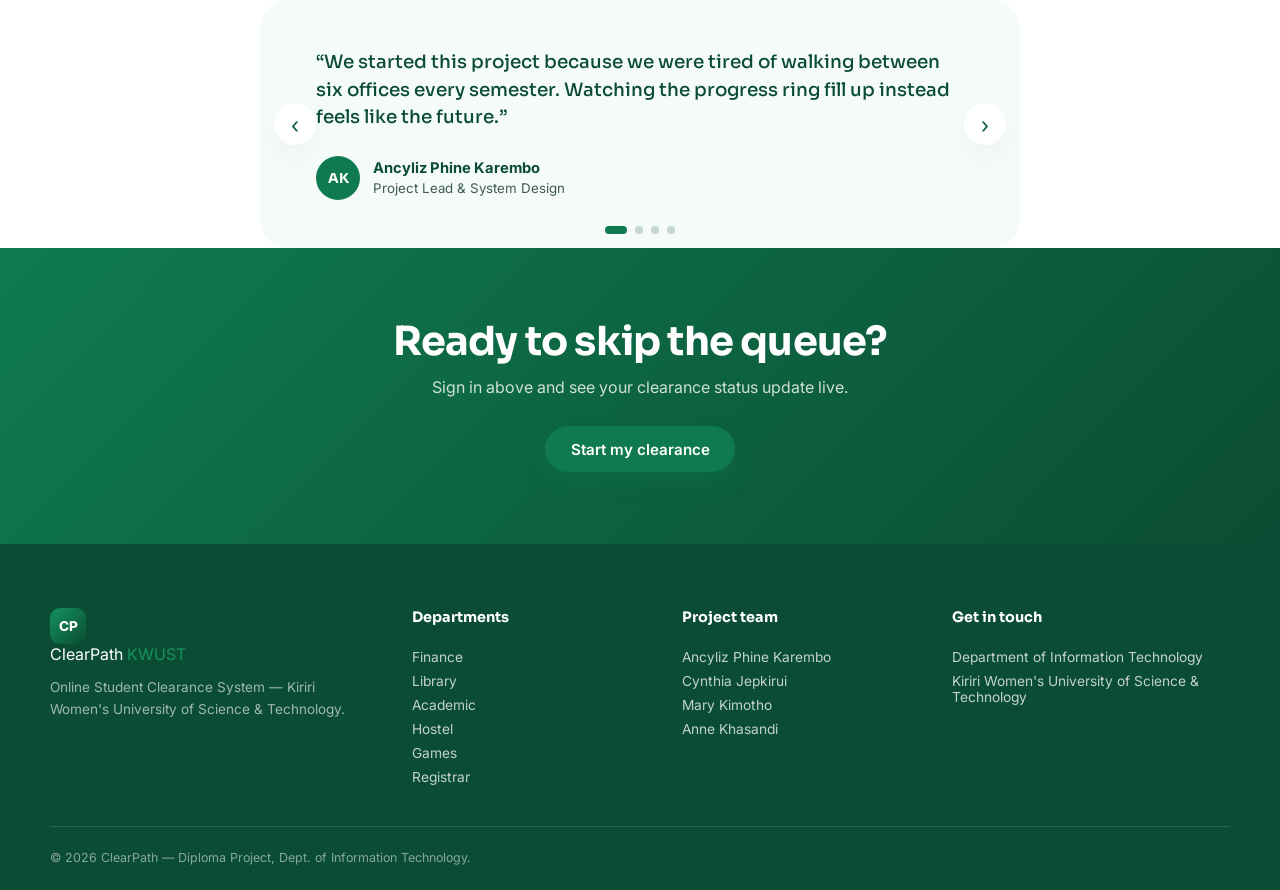
==== commit 75bc21f5: "Add files via upload" ====
--- a/index.html
+++ b/index.html
@@ -97,33 +97,55 @@
     <!-- login card -->
     <div class="login-card reveal" id="login">
       <div class="login-head">
-        <p class="login-welcome" id="welcomeText">Access your clearance</p>
-        <p class="login-sub" id="loginSub">One form gets you in — first time or returning, just fill this in.</p>
-      </div>
-
-      <form id="accessForm" class="login-form">
+        <p class="login-welcome" id="welcomeText">Welcome back</p>
+        <p class="login-sub" id="loginSub">Sign in to reach your clearance dashboard</p>
+      </div>
+
+      <div class="login-tabs">
+        <button type="button" class="tab-btn active" data-tab="signin">Sign in</button>
+        <button type="button" class="tab-btn" data-tab="signup">Create profile</button>
+      </div>
+
+      <form id="signinForm" class="login-form tab-pane active">
+        <label class="field">
+          <span>Email</span>
+          <input type="email" id="signinEmail" placeholder="you@kwust.ac.ke" autocomplete="username" required>
+        </label>
+        <label class="field">
+          <span>Password</span>
+          <input type="password" id="signinPassword" placeholder="••••••••" autocomplete="current-password" required>
+        </label>
+        <div class="field-row">
+          <label class="check"><input type="checkbox" checked> Remember me</label>
+          <a href="#" class="link-small">Forgot password?</a>
+        </div>
+        <button type="submit" class="btn btn-primary btn-block">Sign in to dashboard</button>
+        <p class="login-hint" id="signinHint">Demo mode — Supabase isn't connected yet, any details work.</p>
+      </form>
+
+      <form id="signupForm" class="login-form tab-pane">
         <label class="field">
           <span>Full name</span>
-          <input type="text" id="accessName" placeholder="e.g. Ancyliz Karembo" required>
+          <input type="text" id="signupName" placeholder="e.g. Ancyliz Karembo" required>
         </label>
         <label class="field">
           <span>Admission / registration number</span>
-          <input type="text" id="accessReg" placeholder="e.g. DIT/225/25" required>
+          <input type="text" id="signupReg" placeholder="e.g. DIT/225/25" required>
         </label>
         <label class="field">
           <span>Department / course</span>
-          <input type="text" id="accessDept" placeholder="e.g. Information Technology">
+          <input type="text" id="signupDept" placeholder="e.g. Information Technology">
         </label>
         <label class="field">
           <span>Email</span>
-          <input type="email" id="accessEmail" placeholder="you@kwust.ac.ke" autocomplete="username" required>
+          <input type="email" id="signupEmail" placeholder="you@kwust.ac.ke" required>
         </label>
         <label class="field">
           <span>Password</span>
-          <input type="password" id="accessPassword" placeholder="At least 6 characters" autocomplete="current-password" required minlength="6">
-        </label>
-        <button type="submit" class="btn btn-primary btn-block">Continue to dashboard</button>
-        <p class="login-hint" id="accessHint">Demo mode — Supabase isn't connected yet, any details work.</p>
+          <input type="password" id="signupPassword" placeholder="At least 6 characters" required minlength="6">
+        </label>
+        <button type="submit" class="btn btn-primary btn-block">Create my profile</button>
+        <p class="login-hint" id="signupHint">Demo mode — this just saves locally until Supabase is connected.</p>
       </form>
     </div>
   </div>
